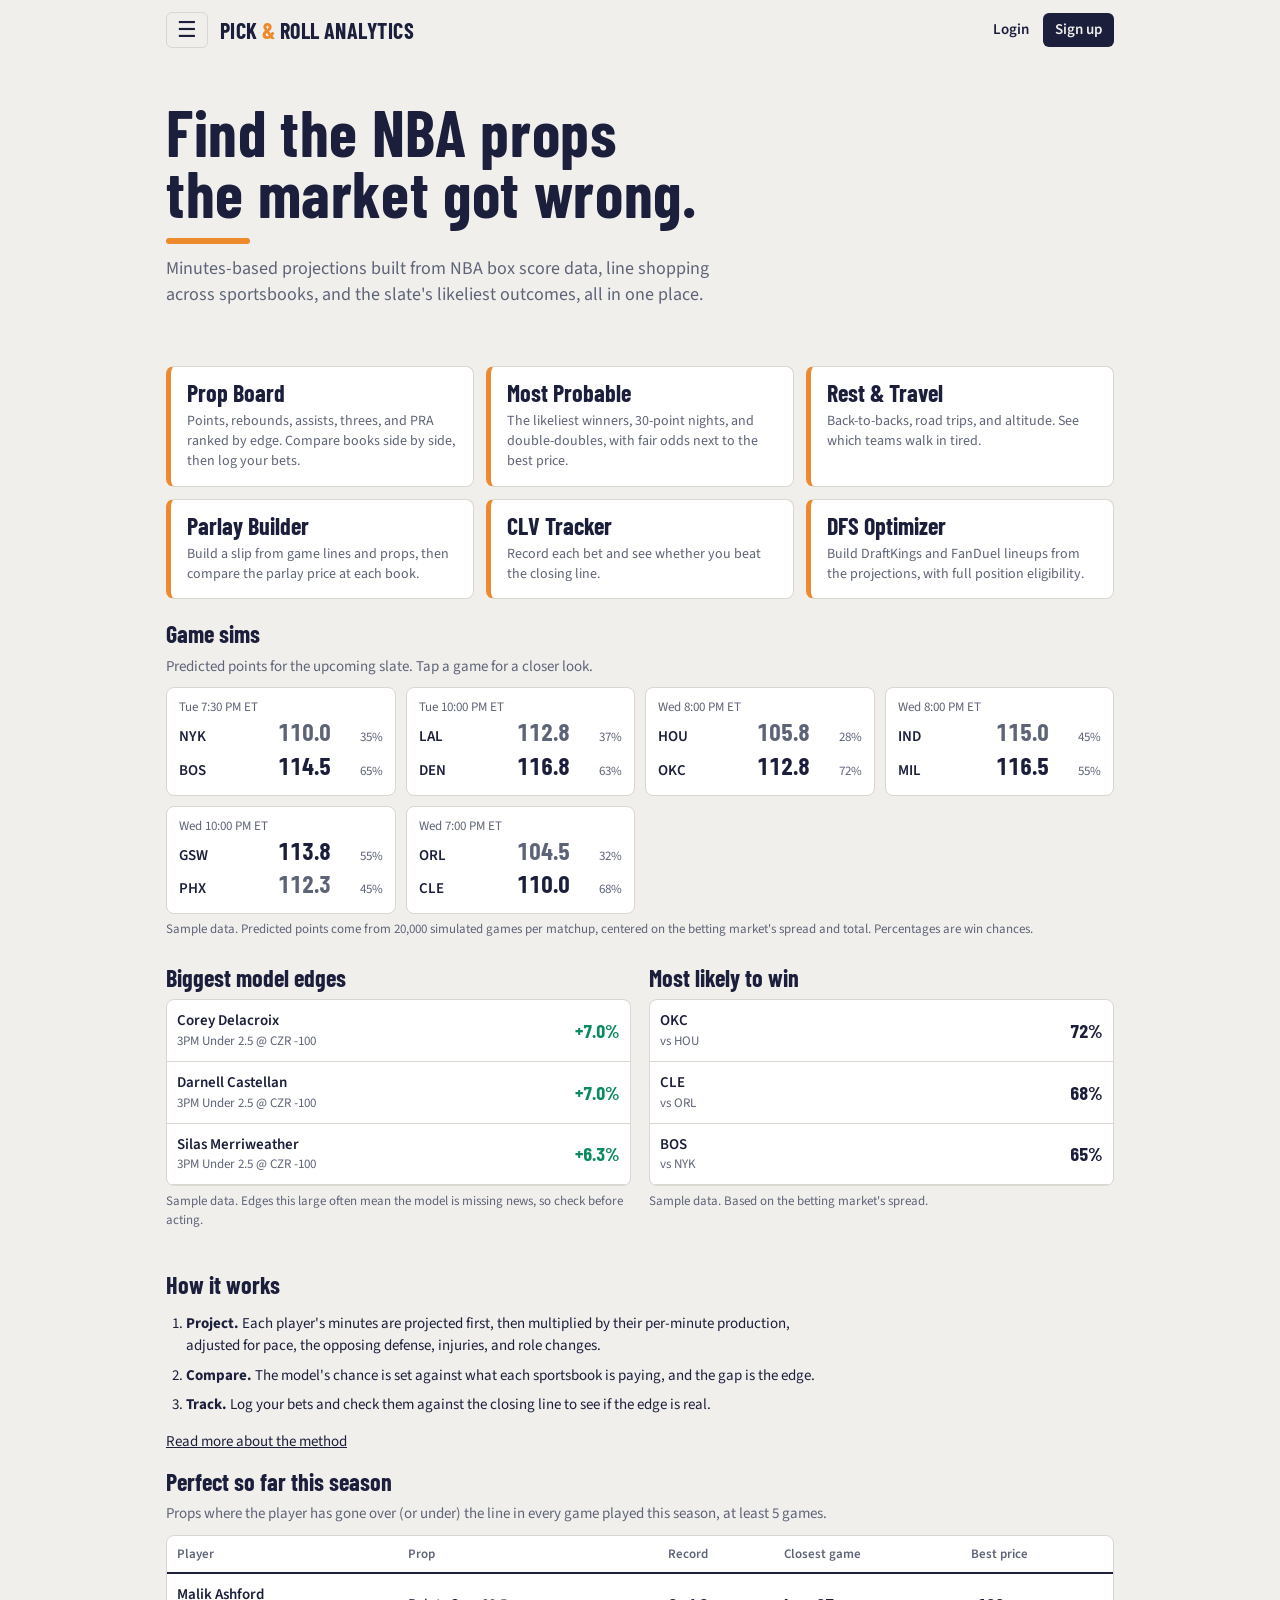
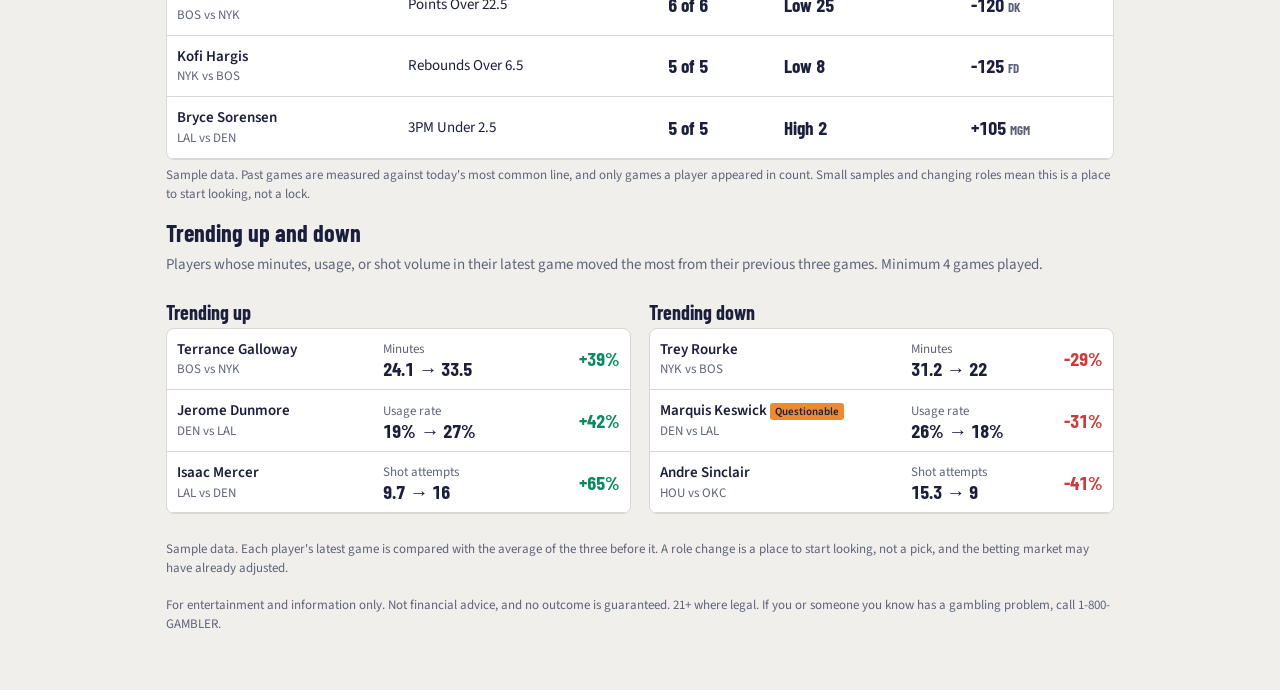
==== index.html @ 26c649bf "Add Pick & Roll Analytics NBA site Pages, shared scripts, data builder (ESPN box scores for GitHub A" ====
<!DOCTYPE html>
<html lang="en">
<head>
<meta charset="utf-8">
<meta name="viewport" content="width=device-width, initial-scale=1, viewport-fit=cover">
<title>Pick &amp; Roll Analytics | Smarter NBA prop research</title>
<link href="https://fonts.googleapis.com/css2?family=Barlow+Condensed:wght@500;700&family=Source+Sans+3:wght@400;600&display=swap" rel="stylesheet">
<link rel="stylesheet" href="styles.css">
</head>
<body>
<header class="top"><button class="menu-btn" id="menuBtn" aria-label="Open menu" aria-expanded="false" aria-controls="side">&#9776;</button><a class="brand" href="index.html">PICK <b>&amp;</b> ROLL ANALYTICS</a><div class="acct"><a href="login.html">Login</a><a class="su" href="pricing.html">Sign up</a></div></header>
<div class="scrim" id="scrim" hidden></div>
<aside class="side" id="side" aria-label="Main menu"><nav><a href="index.html" aria-current="page">Home</a><a href="prop-board.html">Prop Board</a><a href="most-probable.html">Most Probable</a><a href="parlay-builder.html">Parlay Builder</a><a href="dfs-optimizer.html">DFS Optimizer</a><a href="rest-travel.html">Rest &amp; Travel</a><a href="about.html">About</a><a href="pricing.html">Pricing</a></nav></aside>
<div class="wrap">
<section class="hero">
<h1>Find the NBA props the market got wrong.</h1>
<p class="lead">Minutes-based projections built from NBA box score data, line shopping across sportsbooks, and the slate's likeliest outcomes, all in one place.</p>
</section>
<section class="cards">
<a class="card" href="prop-board.html"><h2>Prop Board</h2><p>Points, rebounds, assists, threes, and PRA ranked by edge. Compare books side by side, then log your bets.</p></a>
<a class="card" href="most-probable.html"><h2>Most Probable</h2><p>The likeliest winners, 30-point nights, and double-doubles, with fair odds next to the best price.</p></a>
<a class="card" href="rest-travel.html"><h2>Rest &amp; Travel</h2><p>Back-to-backs, road trips, and altitude. See which teams walk in tired.</p></a>
<a class="card" href="parlay-builder.html"><h2>Parlay Builder</h2><p>Build a slip from game lines and props, then compare the parlay price at each book.</p></a>
<a class="card" href="prop-board.html"><h2>CLV Tracker</h2><p>Record each bet and see whether you beat the closing line.</p></a>
<a class="card" href="dfs-optimizer.html"><h2>DFS Optimizer</h2><p>Build DraftKings and FanDuel lineups from the projections, with full position eligibility.</p></a>
</section>
<section>
<h2 class="sec">Game sims</h2>
<p class="sub" style="margin:0 0 10px">Predicted points for the upcoming slate. Tap a game for a closer look.</p>
<div class="gg" id="gm"></div><p class="sub" id="ng" style="margin-top:6px;font-size:13px"></p>
</section>
<section class="two">
<div><h2 class="sec">Biggest model edges</h2><div class="tw"><table class="nw"><tbody id="te"></tbody></table></div><p class="sub" id="ne" style="margin-top:6px;font-size:13px"></p></div>
<div><h2 class="sec">Most likely to win</h2><div class="tw"><table class="nw"><tbody id="tt"></tbody></table></div><p class="sub" id="nt2" style="margin-top:6px;font-size:13px"></p></div>
</section>
<section>
<h2 class="sec">How it works</h2>
<ol class="steps"><li><b>Project.</b> Each player's minutes are projected first, then multiplied by their per-minute production, adjusted for pace, the opposing defense, injuries, and role changes.</li><li><b>Compare.</b> The model's chance is set against what each sportsbook is paying, and the gap is the edge.</li><li><b>Track.</b> Log your bets and check them against the closing line to see if the edge is real.</li></ol>
<p class="sub"><a href="about.html">Read more about the method</a></p>
</section>
<section>
<h2 class="sec">Perfect so far this season</h2>
<p class="sub" style="margin:0 0 10px">Props where the player has gone over (or under) the line in every game played this season, at least 5 games.</p>
<div class="tw"><table><thead><tr><th>Player</th><th>Prop</th><th>Record</th><th>Closest game</th><th>Best price</th></tr></thead><tbody id="pf"></tbody></table></div>
<p class="sub" id="np" style="margin-top:6px;font-size:13px"></p>
</section>
<section>
<h2 class="sec">Trending up and down</h2>
<p class="sub" style="margin:0 0 10px">Players whose minutes, usage, or shot volume in their latest game moved the most from their previous three games. Minimum 4 games played.</p>
<div class="two"><div><h3 class="tr3">Trending up</h3><div class="tw"><table class="nw"><tbody id="trUp"></tbody></table></div></div>
<div><h3 class="tr3">Trending down</h3><div class="tw"><table class="nw"><tbody id="trDn"></tbody></table></div></div></div>
<p class="sub" id="nTr" style="margin-top:6px;font-size:13px"></p>
</section>
<p class="sub fine">For entertainment and information only. Not financial advice, and no outcome is guaranteed. 21+ where legal. If you or someone you know has a gambling problem, call 1-800-GAMBLER.</p>
</div>
<script src="sim.js"></script>
<script>
function started(d){return !!d.kick&&Date.parse(d.kick)<=Date.now()}
function topEdges(P){return P.filter(function(d){return d.books&&d.books.length&&!started(d)}).map(function(d){var best=null,sd=wsd(d);d.books.forEach(function(b){
var x=blend(d,b,sd);if(!best||x.e>best.e)best=x});return{n:d.n,m:d.m,b:best}}).sort(function(a,c){return c.b.e-a.b.e}).slice(0,3)}
function showE(L,smp,when){document.getElementById("te").innerHTML=L.map(function(r){return'<tr><td><div class="nm">'+r.n+'</div><div class="tm">'+r.m+' '+r.b.side+' '+r.b.line+' @ '+r.b.bk+' '+fo(r.b.odds)+'</div></td><td class="num pos" style="text-align:right">+'+r.b.e.toFixed(1)+'%</td></tr>'}).join("");
document.getElementById("ne").textContent=(smp?"Sample data. ":"")+"Edges this large often mean the model is missing news, so check before acting."+(when?" Updated "+when+".":"")}
function showT(L,smp){document.getElementById("tt").innerHTML=L.map(function(r){return'<tr><td><div class="nm">'+r.t+'</div><div class="tm">'+(r.home?"vs ":"at ")+r.o+'</div></td><td class="num" style="text-align:right">'+Math.round(r.win*100)+'%</td></tr>'}).join("");
document.getElementById("nt2").textContent=(smp?"Sample data. ":"")+"Based on the betting market's spread."}
function showG(L,smp){document.getElementById("gm").innerHTML=L.map(function(g){function row(t,e,w,b){return'<div class="gr"><span class="nm">'+t+'</span><span class="num'+(b?'':' lo')+'">'+e.toFixed(1)+'</span><span class="tm">'+Math.round(w*100)+'%</span></div>'}
return'<a class="gc" href="game.html?g='+encodeURIComponent(g.id)+'"><div class="tm">'+g.when+'</div>'+row(g.away,g.exp_away,g.win_away,g.exp_away>=g.exp_home)+row(g.home,g.exp_home,g.win_home,g.exp_home>g.exp_away)+'</a>'}).join("");
document.getElementById("ng").textContent=(smp?"Sample data. ":"")+"Predicted points come from 20,000 simulated games per matchup, centered on the betting market's spread and total. Percentages are win chances."}
function showP(L,smp){document.getElementById("pf").innerHTML=L.length?L.map(function(r){var o=r.side==="Over";return'<tr><td><div class="nm">'+r.n+'</div><div class="tm">'+r.t+' vs '+r.o+'</div></td><td>'+r.m+' '+r.side+' '+r.line+'</td><td class="num">'+r.games+' of '+r.games+'</td><td class="num">'+(o?"Low ":"High ")+r.gap+'</td><td class="num">'+fo(r.odds)+' <span class="tm">'+r.bk+'</span></td></tr>'}).join(""):'<tr><td colspan="5" class="empty">No props qualify yet this season.</td></tr>';
document.getElementById("np").textContent=(smp?"Sample data. ":"")+"Past games are measured against today's most common line, and only games a player appeared in count. Small samples and changing roles mean this is a place to start looking, not a lock."}
function samplePerfect(){var a=SPL[0],b=SPL[12],c=SPL[29];return[
{n:a.n,t:a.t,o:a.o,m:"Points",side:"Over",line:Math.floor(a.proj.Points)-3.5,games:6,gap:Math.floor(a.proj.Points)-1,odds:-120,bk:"DK"},
{n:b.n,t:b.t,o:b.o,m:"Rebounds",side:"Over",line:Math.floor(b.proj.Rebounds)-1.5,games:5,gap:Math.floor(b.proj.Rebounds),odds:-125,bk:"FD"},
{n:c.n,t:c.t,o:c.o,m:"3PM",side:"Under",line:2.5,games:5,gap:2,odds:+105,bk:"MGM"}]}
function trs(i,metric,pct,b,a,inj){var p=SPL[i];return{n:p.n,t:p.t,o:p.o,metric:metric,pct:pct,before:b,after:a,change:a/b-1,inj:inj||""}}
var TU=[trs(3,"Minutes",false,24.1,33.5),trs(17,"Usage rate",true,.19,.27),trs(30,"Shot attempts",false,9.7,16)];
var TD=[trs(8,"Minutes",false,31.2,22),trs(22,"Usage rate",true,.26,.18,"Questionable"),trs(41,"Shot attempts",false,15.3,9)];
function fv(r,v){return r.pct?Math.round(v*100)+"%":(Math.round(v*10)/10)}
function trRows(L){return L.length?L.map(function(r){var c=Math.round(r.change*100);return'<tr><td><div class="nm">'+r.n+(r.inj?' <span class="tg">'+r.inj+'</span>':'')+'</div><div class="tm">'+r.t+' vs '+r.o+'</div></td><td><div class="tm">'+r.metric+'</div><div class="num">'+fv(r,r.before)+' &rarr; '+fv(r,r.after)+'</div></td><td class="num '+(c>=0?"pos":"neg")+'" style="text-align:right">'+(c>=0?"+":"")+c+'%</td></tr>'}).join(""):'<tr><td class="empty">Nothing qualifies yet.</td></tr>'}
function showTr(u,d,smp){document.getElementById("trUp").innerHTML=trRows(u);document.getElementById("trDn").innerHTML=trRows(d);
document.getElementById("nTr").textContent=(smp?"Sample data. ":"")+"Each player's latest game is compared with the average of the three before it. A role change is a place to start looking, not a pick, and the betting market may have already adjusted."}
var SG=sampleGames();
showTr(TU,TD,true);showE(topEdges(sampleBoard()),true);
var ST=[];SG.forEach(function(g){ST.push({t:g.home,o:g.away,home:true,win:g.win_home},{t:g.away,o:g.home,home:false,win:g.win_away})});ST.sort(function(a,b){return b.win-a.win});
showT(ST.slice(0,3),true);showG(SG,true);showP(samplePerfect(),true);
Promise.all([get("board.json"),get("probable.json"),get("games.json"),get("trends.json")]).then(function(a){var b=a[0],p=a[1],gj=a[2],tj=a[3];
if(tj&&((tj.up||[]).length||(tj.down||[]).length))showTr(tj.up||[],tj.down||[],false);
if(gj&&gj.games&&gj.games.length)showG(gj.games,false);if(gj&&gj.perfect)showP(gj.perfect,false);
var E=b&&b.props?topEdges(b.props):[];if(E.length)showE(E,false,b.generated?new Date(b.generated).toLocaleDateString():"");
var T=p&&p.teams?p.teams.slice().sort(function(x,y){return y.win-x.win}).slice(0,3):[];if(T.length)showT(T,false)});
</script>
<script src="config.js"></script><script src="auth.js"></script><script src="menu.js"></script>
</body>
</html>
---- styles.css ----
/* Layout: same shell as Off Tackle Analytics (slide-out menu, single-page routes), hardwood orange accent for the NBA sibling */
:root{--bg:#F1EFEC;--card:#fff;--ink:#1B1F3B;--mute:#5E6478;--line:#DAD6D0;--pos:#0B8A5F;--neg:#C93C3C;--flag:#EE8A2E;--onflag:#1B1F3B;
--display:"Barlow Condensed","Arial Narrow",sans-serif;--body:"Source Sans 3",system-ui,sans-serif;
box-sizing:border-box;padding-top:env(safe-area-inset-top,0px);padding-bottom:env(safe-area-inset-bottom,0px)}
[hidden]{display:none!important}
img{max-width:100%}
@media (prefers-color-scheme:dark){:root:not([data-theme="light"]){--bg:#13151F;--card:#1D2030;--ink:#ECEEF5;--mute:#A0A6BA;--line:#33374B;--pos:#35C58D;--neg:#F07777;--flag:#F39A45;--onflag:#1B1F3B;color-scheme:dark}}
:root[data-theme="dark"]{--bg:#13151F;--card:#1D2030;--ink:#ECEEF5;--mute:#A0A6BA;--line:#33374B;--pos:#35C58D;--neg:#F07777;--flag:#F39A45;--onflag:#1B1F3B;color-scheme:dark}
*{box-sizing:border-box}
body{margin:0;background:var(--bg);color:var(--ink);font:400 15px/1.45 var(--body)}
a{color:var(--ink)}
.wrap{max-width:980px;margin:0 auto;padding-block:20px 40px;padding-left:max(16px,env(safe-area-inset-left,0px));padding-right:max(16px,env(safe-area-inset-right,0px))}
h1{font:700 34px/1 var(--display);margin:0 0 4px;letter-spacing:.01em;text-wrap:balance}
.sub{color:var(--mute);margin:0 0 16px}
.note{border-left:4px solid var(--flag);background:var(--card);padding:8px 12px;margin:0 0 16px;font-size:14px}
.ctl{display:flex;flex-wrap:wrap;gap:10px 18px;align-items:center;margin-bottom:12px}
.ctl label{font-size:14px;color:var(--mute);display:flex;gap:8px;align-items:center;flex-wrap:wrap}
select,input[type=range]{font:inherit;color:var(--ink)}
input[type=file]{max-width:100%;color:var(--mute)}
select{background:var(--card);border:1px solid var(--line);border-radius:6px;padding:6px 8px}
.tw{overflow-x:auto;background:var(--card);border:1px solid var(--line);border-radius:8px}
table{border-collapse:collapse;width:100%;min-width:680px;font-variant-numeric:tabular-nums}
th{font:600 13px var(--body);color:var(--mute);text-align:left;padding:9px 10px;border-bottom:2px solid var(--ink);white-space:nowrap}
td{padding:10px;border-bottom:1px solid var(--line);white-space:nowrap}
tr.r{cursor:pointer}
tr.r:hover td,tr.r:focus td{background:color-mix(in srgb,var(--flag) 14%,transparent)}
tr.r:focus{outline:2px solid var(--ink);outline-offset:-2px}
.nm{font-weight:600}.tm{color:var(--mute);font-size:13px}
.num{font:700 19px/1 var(--display);font-variant-numeric:tabular-nums}
.ov{color:var(--pos)}.un{color:var(--neg)}
.eb{display:flex;align-items:center;gap:8px}
.eb i{display:block;height:8px;background:var(--flag);border-radius:2px}
.dt td{background:var(--bg);white-space:normal}
.dt svg{width:100%;max-width:420px;height:auto;display:block}
.dt p{margin:6px 0 0;color:var(--mute);font-size:14px}
.tabs{display:flex;gap:6px;margin-bottom:14px}.tabs button{font:600 15px var(--body);background:var(--card);color:var(--ink);border:1px solid var(--line);border-radius:6px;padding:7px 14px;cursor:pointer}.tabs button[aria-selected=true]{background:var(--ink);color:var(--bg);border-color:var(--ink)}
.sum{display:flex;flex-wrap:wrap;gap:8px 28px;margin-bottom:12px}.sum div{font-size:13px;color:var(--mute)}.sum .num{display:block;font-size:28px;color:var(--ink)}
.bk{min-width:0;max-width:440px;margin-top:10px;background:var(--card)}.bk th,.bk td{padding:6px 8px;font-size:14px}.bk tr.best td{background:color-mix(in srgb,var(--flag) 24%,transparent)}.pos{color:var(--pos)}.neg{color:var(--neg)}
.tg{font-size:11px;font-weight:600;background:var(--flag);color:var(--onflag);border-radius:3px;padding:1px 5px;vertical-align:middle}
.seg{display:flex;flex-wrap:wrap;gap:6px;margin-bottom:10px}.seg button{font:600 14px var(--body);background:var(--card);color:var(--ink);border:1px solid var(--line);border-radius:6px;padding:6px 12px;cursor:pointer}.seg button[aria-pressed=true]{background:var(--ink);color:var(--bg);border-color:var(--ink)}.nw{min-width:0}
button:focus-visible,a:focus-visible,select:focus-visible,input:focus-visible{outline:3px solid var(--flag);outline-offset:2px}
.empty{padding:24px;text-align:center;color:var(--mute)}
.brand{font:700 22px/1 var(--display);color:var(--ink);text-decoration:none;letter-spacing:.02em}
.prose{max-width:680px}.prose h2{font:700 24px/1.1 var(--display);margin:24px 0 6px}
.tg.up{background:var(--pos);color:#fff}.tg.dn{background:var(--neg);color:#fff}
.lg{font:600 12px var(--body);background:var(--ink);color:var(--bg);border:0;border-radius:4px;padding:3px 8px;cursor:pointer}.lg:disabled{opacity:.6}
.ci{width:70px;font:inherit;background:var(--card);color:var(--ink);border:1px solid var(--line);border-radius:4px;padding:3px 5px}
.sum .num.pos{color:var(--pos)}.sum .num.neg{color:var(--neg)}
.hero{padding:34px 0 18px;max-width:720px}.hero h1{font-size:clamp(40px,8vw,64px);line-height:.95;margin:0 0 12px}
.hero h1::after{content:"";display:block;width:84px;height:6px;background:var(--flag);margin-top:14px;border-radius:3px}
.lead{font-size:18px;color:var(--mute);margin:0 0 18px;max-width:62ch}.cta{display:flex;flex-wrap:wrap;gap:10px}
.btn{display:inline-block;background:var(--ink);color:var(--bg);text-decoration:none;font-weight:600;padding:10px 18px;border-radius:6px;border:2px solid var(--ink)}
.btn.alt{background:transparent;color:var(--ink)}.btn:hover{outline:3px solid var(--flag);outline-offset:2px}
.cards{display:grid;grid-template-columns:repeat(3,1fr);gap:12px;margin:22px 0}
@media (max-width:640px){.cards{grid-template-columns:1fr}}
.card{display:block;background:var(--card);border:1px solid var(--line);border-left:5px solid var(--flag);border-radius:8px;padding:14px 16px;text-decoration:none;color:var(--ink)}
.card:hover{outline:2px solid var(--ink)}.card h2{font:700 24px/1 var(--display);margin:0 0 6px}.card p{margin:0;color:var(--mute);font-size:14px}
.two{display:grid;grid-template-columns:repeat(auto-fit,minmax(280px,1fr));gap:18px;margin:26px 0}.two>div{min-width:0}
.sec{font:700 24px/1.1 var(--display);margin:0 0 8px}
.steps{padding-left:20px;max-width:680px}.steps li{margin-bottom:8px}
.gg{display:grid;grid-template-columns:repeat(auto-fill,minmax(200px,1fr));gap:10px}
.gc{display:block;background:var(--card);border:1px solid var(--line);border-radius:8px;padding:10px 12px;text-decoration:none;color:var(--ink)}
.gc:hover{outline:2px solid var(--ink)}.gr{display:grid;grid-template-columns:1fr auto 44px;gap:8px;align-items:baseline;padding:3px 0}
.gr .num{font-size:24px}.gr .num.lo,.gr .nm.lo{color:var(--mute)}.gr .tm{text-align:right}
.gs{display:flex;align-items:center;gap:22px;margin:10px 0 18px}.gs .big{font:700 56px/1 var(--display)}.vs{color:var(--mute)}
.cc{background:var(--card);border:1px solid var(--line);border-radius:8px;padding:14px 16px;margin-bottom:12px}
.ch{display:flex;justify-content:space-between;gap:10px;align-items:flex-start;flex-wrap:wrap}.cc h3{font:700 28px/1 var(--display);margin:0 0 3px}
.sv{font-weight:600;font-size:13px;padding:3px 9px;border-radius:999px;border:1px solid var(--line);white-space:nowrap}
.sv.s3{background:var(--neg);color:#fff;border-color:var(--neg)}.sv.s2{background:var(--flag);color:var(--onflag);border-color:var(--flag)}.sv.s1{border-color:var(--flag)}
.chips{display:flex;gap:6px;flex-wrap:wrap;margin:8px 0}.chip{font-size:12px;font-weight:600;color:var(--mute);border:1px solid var(--line);border-radius:4px;padding:1px 7px}
.chip.hot{color:var(--onflag);background:var(--flag);border-color:var(--flag)}
.wx{display:flex;flex-wrap:wrap;gap:6px 28px;margin:8px 0}.wx div{font-size:13px;color:var(--mute)}.wx .num{display:block;font-size:26px;color:var(--ink)}
.hl{padding-left:18px;margin:6px 0;font-size:14px;color:var(--mute)}.hl b{color:var(--ink)}
.tr3{font:700 20px/1 var(--display);margin:0 0 6px}.tw td .num.pos{color:var(--pos)}.tw td .num.neg{color:var(--neg)}
button.btn{cursor:pointer;font:inherit;font-weight:600}.lg.on{background:var(--flag);color:var(--onflag)}
.cc table{width:100%;min-width:0;margin-top:6px}
.top{display:flex;align-items:center;gap:12px;max-width:980px;margin:0 auto;padding-block:12px 0;padding-left:max(16px,env(safe-area-inset-left,0px));padding-right:max(16px,env(safe-area-inset-right,0px))}.top .brand{flex:1;min-width:0}
.brand b{color:var(--flag);font-weight:700}
.menu-btn{font:inherit;font-size:22px;line-height:1;background:transparent;color:var(--ink);border:1px solid var(--line);border-radius:6px;padding:6px 10px;cursor:pointer}
.acct{display:flex;gap:14px;align-items:center;white-space:nowrap}.acct a{color:var(--ink);text-decoration:none;font-weight:600}
.acct a.su{background:var(--ink);color:var(--bg);padding:6px 12px;border-radius:6px}
.side{position:fixed;top:0;left:0;bottom:0;width:min(280px,82vw);background:var(--card);border-right:1px solid var(--line);z-index:30;transform:translateX(-100%);visibility:hidden;transition:transform .2s,visibility 0s .2s;padding:calc(env(safe-area-inset-top,0px) + 70px) 12px calc(env(safe-area-inset-bottom,0px) + 20px) max(12px,env(safe-area-inset-left,0px));overflow-y:auto}
.menu-open .side{transform:none;visibility:visible;transition:transform .2s}
.side nav a{display:block;color:var(--ink);text-decoration:none;font-weight:600;padding:11px 12px;border-radius:6px;border-left:4px solid transparent}
.side nav a:hover,.side nav a:focus{background:var(--bg);outline:none}.side nav a[aria-current=page]{border-left-color:var(--flag);background:var(--bg)}
.scrim{position:fixed;inset:0;background:rgba(0,0,0,.4);z-index:20}
.menu-open .menu-btn{position:relative;z-index:40}
.af{display:grid;gap:12px;max-width:360px;margin:14px 0}.af label{display:grid;gap:4px;font-size:14px;color:var(--mute)}
.af input{font:inherit;color:var(--ink);background:var(--card);border:1px solid var(--line);border-radius:6px;padding:9px 10px}
@media (prefers-reduced-motion:reduce){.side,.menu-open .side{transition:none}}
@media (max-width:430px){.top .brand{font-size:17px}.acct{gap:8px}.acct a{font-size:14px}.acct a.su{padding:5px 9px}.gs .big{font-size:44px}}
.wrap.wide{max-width:1180px}.pbwrap{display:grid;grid-template-columns:1fr;gap:16px}.pbwrap>*{min-width:0}
@media (min-width:900px){.pbwrap{grid-template-columns:1fr 400px}.slipbox{position:sticky;top:calc(env(safe-area-inset-top,0px) + 12px);align-self:start}.fab{display:none}}
.slipbox{background:var(--card);border:1px solid var(--line);border-radius:8px;padding:12px 14px}
.lrow{display:grid;grid-template-columns:1fr 1fr;gap:8px;margin-bottom:6px}
.leg{display:flex;justify-content:space-between;gap:8px;width:100%;text-align:left;background:var(--card);border:1px solid var(--line);border-radius:6px;padding:9px 10px;color:var(--ink);font:inherit;cursor:pointer}
.leg .num{font-size:19px}.leg.on{border-color:var(--ink);background:var(--flag);color:var(--onflag)}.leg:disabled{opacity:.4;cursor:not-allowed}
.sl{display:flex;justify-content:space-between;align-items:center;gap:8px;padding:6px 0;border-bottom:1px solid var(--line)}
.dim td{opacity:.6}.bestrow td{background:color-mix(in srgb,var(--flag) 22%,transparent)}
a.lg{text-decoration:none;display:inline-block}.fab{position:fixed;right:calc(14px + env(safe-area-inset-right,0px));bottom:calc(14px + env(safe-area-inset-bottom,0px));z-index:15;box-shadow:0 2px 8px rgba(0,0,0,.3)}
details{margin-top:4px}
.ex{background:var(--card);border:1px solid var(--line);border-left:5px solid var(--flag);border-radius:8px;padding:12px 16px;margin:16px 0}.ex ul{padding-left:18px;margin:6px 0 10px}.prose p,.prose li{line-height:1.55}
.fine{margin-top:18px;font-size:13px}
.plans{display:grid;grid-template-columns:repeat(auto-fit,minmax(250px,1fr));gap:14px;margin:6px 0 18px}
.plan{background:var(--card);border:1px solid var(--line);border-radius:10px;padding:18px;display:flex;flex-direction:column}
.plan.pro{border:2px solid var(--flag)}
.plan h2{font:700 24px/1 var(--display);margin:0 0 6px}
.plan .pr{font:700 34px/1 var(--display);margin:6px 0 2px}
.plan .pr small{font:400 14px var(--body);color:var(--mute)}
.plan ul{padding-left:18px;margin:12px 0 16px;flex:1}.plan li{margin:4px 0}
.plan .btn{text-align:center;text-decoration:none;display:block}
.plan .btn[aria-disabled=true]{opacity:.55;pointer-events:none}
.ptg{display:inline-flex;border:1px solid var(--line);border-radius:8px;overflow:hidden;margin-bottom:12px}
.ptg button{font:inherit;background:var(--card);color:var(--ink);border:0;padding:7px 16px;cursor:pointer}
.ptg button[aria-pressed=true]{background:var(--ink);color:var(--bg)}
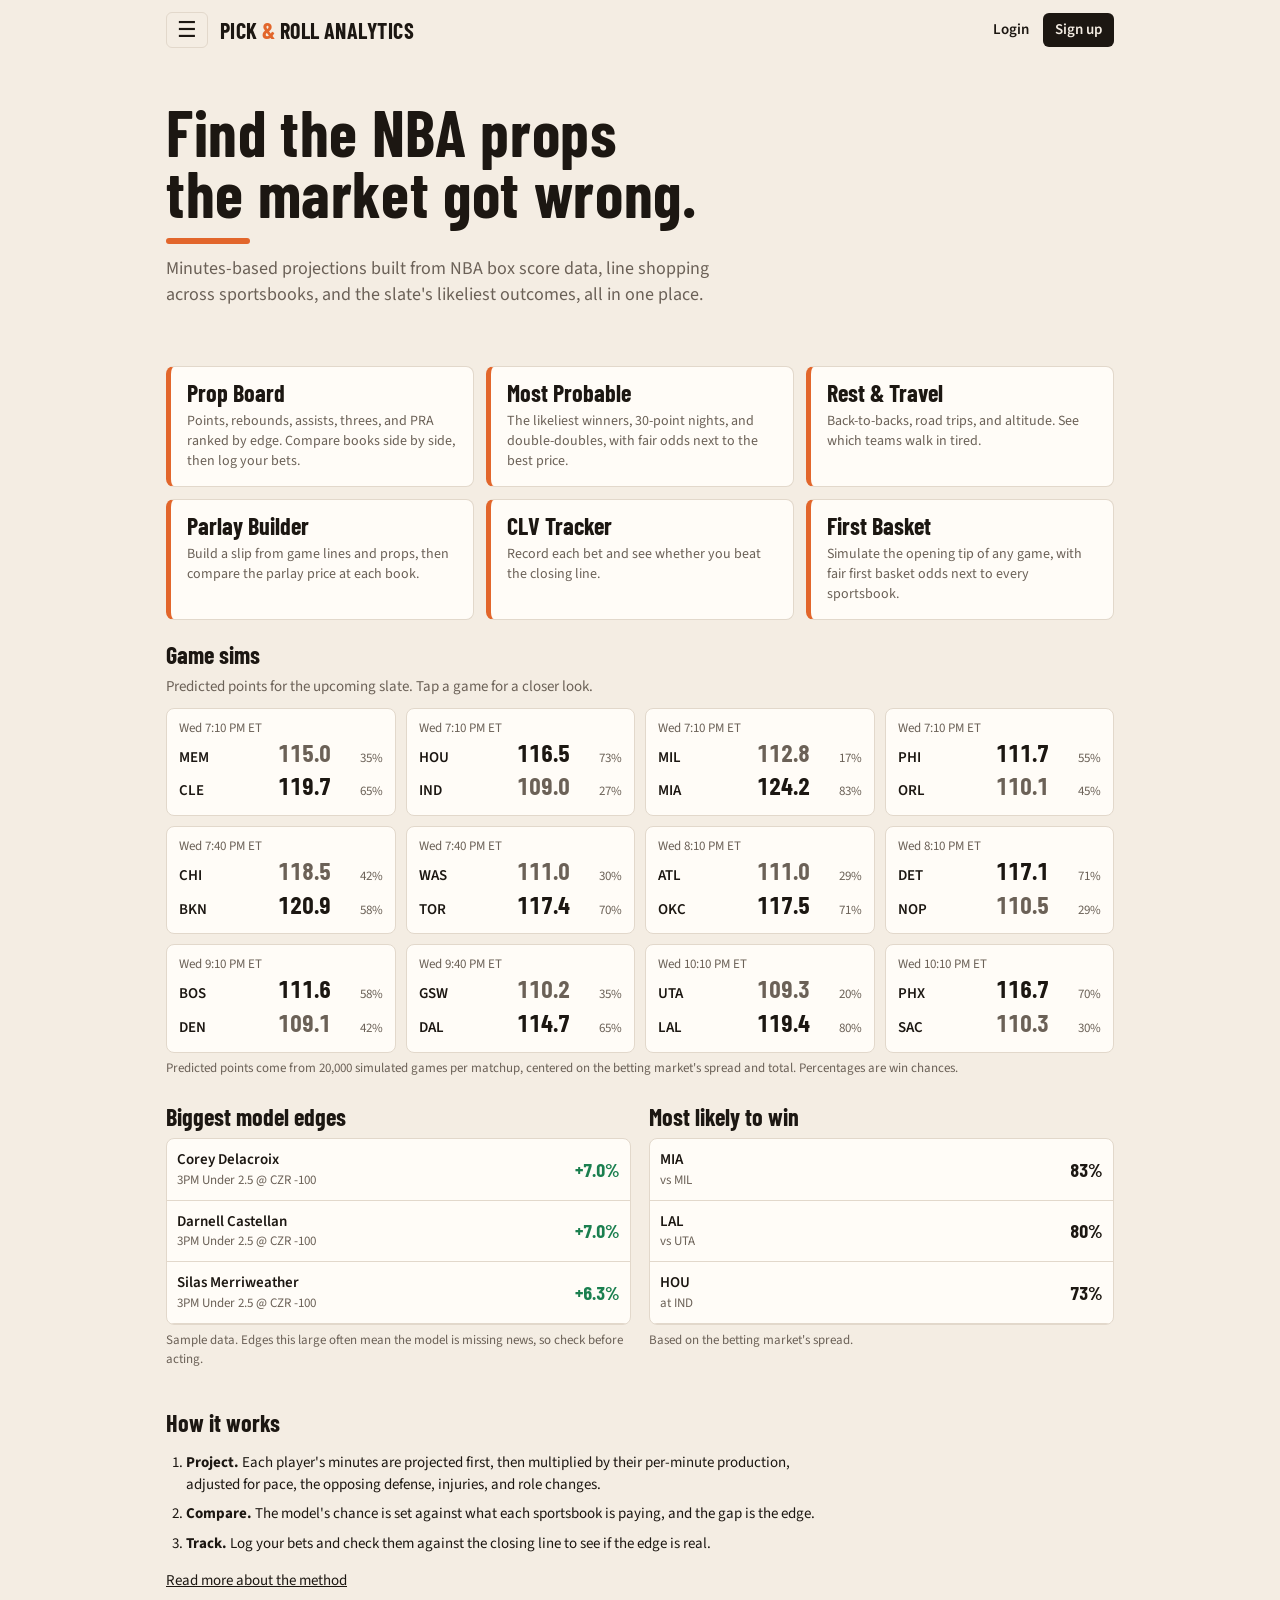
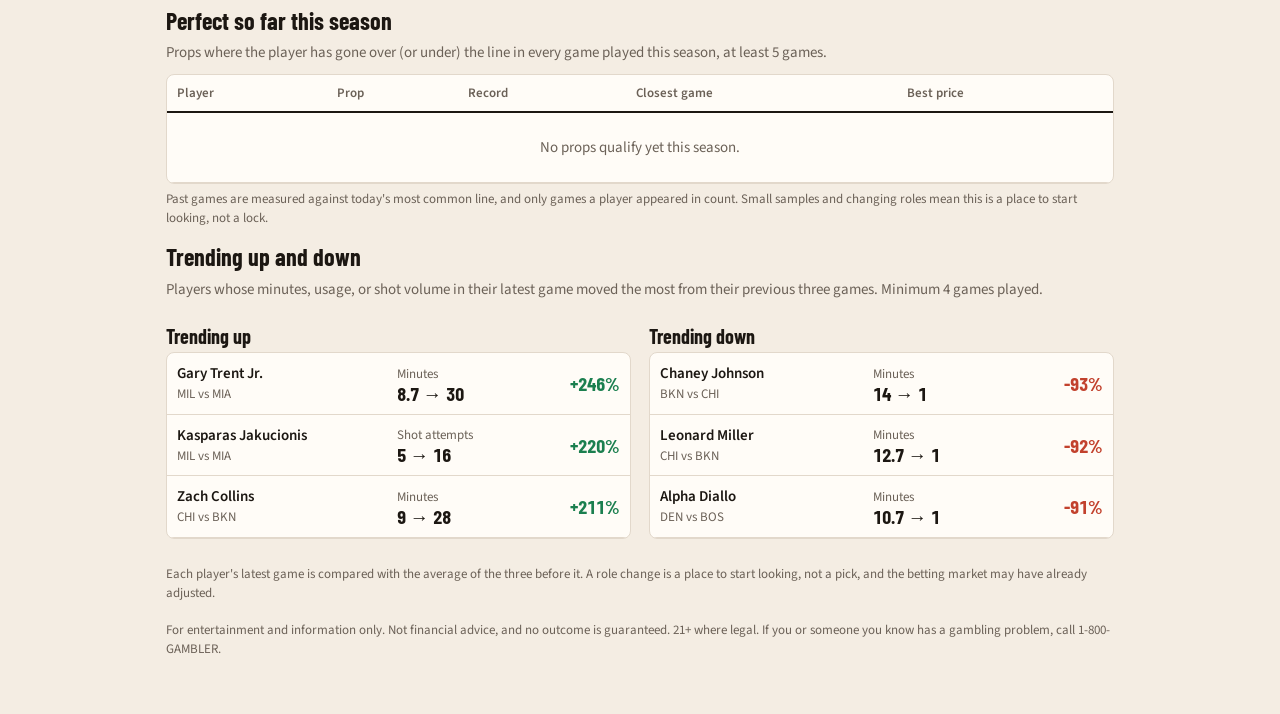
==== commit 343b5ca7: "Replace the DFS Optimizer with a First Basket Simulator first-basket.html simulates the opening poss" ====
--- a/index.html
+++ b/index.html
@@ -10,7 +10,7 @@
 <body>
 <header class="top"><button class="menu-btn" id="menuBtn" aria-label="Open menu" aria-expanded="false" aria-controls="side">&#9776;</button><a class="brand" href="index.html">PICK <b>&amp;</b> ROLL ANALYTICS</a><div class="acct"><a href="login.html">Login</a><a class="su" href="pricing.html">Sign up</a></div></header>
 <div class="scrim" id="scrim" hidden></div>
-<aside class="side" id="side" aria-label="Main menu"><nav><a href="index.html" aria-current="page">Home</a><a href="prop-board.html">Prop Board</a><a href="most-probable.html">Most Probable</a><a href="parlay-builder.html">Parlay Builder</a><a href="dfs-optimizer.html">DFS Optimizer</a><a href="rest-travel.html">Rest &amp; Travel</a><a href="about.html">About</a><a href="pricing.html">Pricing</a></nav></aside>
+<aside class="side" id="side" aria-label="Main menu"><nav><a href="index.html" aria-current="page">Home</a><a href="prop-board.html">Prop Board</a><a href="most-probable.html">Most Probable</a><a href="parlay-builder.html">Parlay Builder</a><a href="first-basket.html">First Basket</a><a href="rest-travel.html">Rest &amp; Travel</a><a href="about.html">About</a><a href="pricing.html">Pricing</a></nav></aside>
 <div class="wrap">
 <section class="hero">
 <h1>Find the NBA props the market got wrong.</h1>
@@ -22,7 +22,7 @@
 <a class="card" href="rest-travel.html"><h2>Rest &amp; Travel</h2><p>Back-to-backs, road trips, and altitude. See which teams walk in tired.</p></a>
 <a class="card" href="parlay-builder.html"><h2>Parlay Builder</h2><p>Build a slip from game lines and props, then compare the parlay price at each book.</p></a>
 <a class="card" href="prop-board.html"><h2>CLV Tracker</h2><p>Record each bet and see whether you beat the closing line.</p></a>
-<a class="card" href="dfs-optimizer.html"><h2>DFS Optimizer</h2><p>Build DraftKings and FanDuel lineups from the projections, with full position eligibility.</p></a>
+<a class="card" href="first-basket.html"><h2>First Basket</h2><p>Simulate the opening tip of any game, with fair first basket odds next to every sportsbook.</p></a>
 </section>
 <section>
 <h2 class="sec">Game sims</h2>
--- a/styles.css
+++ b/styles.css
@@ -1,11 +1,11 @@
-/* Layout: same shell as Off Tackle Analytics (slide-out menu, single-page routes), hardwood orange accent for the NBA sibling */
-:root{--bg:#F1EFEC;--card:#fff;--ink:#1B1F3B;--mute:#5E6478;--line:#DAD6D0;--pos:#0B8A5F;--neg:#C93C3C;--flag:#EE8A2E;--onflag:#1B1F3B;
+/* Layout: same shell as Off Tackle Analytics. Hardwood palette: warm maple, near-black ink, basketball orange. */
+:root{--bg:#F4EDE3;--card:#FFFCF7;--ink:#1C1712;--mute:#6B6157;--line:#E2D8CB;--pos:#1B7F4F;--neg:#C2412D;--flag:#E2662B;--onflag:#1C1712;
 --display:"Barlow Condensed","Arial Narrow",sans-serif;--body:"Source Sans 3",system-ui,sans-serif;
 box-sizing:border-box;padding-top:env(safe-area-inset-top,0px);padding-bottom:env(safe-area-inset-bottom,0px)}
 [hidden]{display:none!important}
 img{max-width:100%}
-@media (prefers-color-scheme:dark){:root:not([data-theme="light"]){--bg:#13151F;--card:#1D2030;--ink:#ECEEF5;--mute:#A0A6BA;--line:#33374B;--pos:#35C58D;--neg:#F07777;--flag:#F39A45;--onflag:#1B1F3B;color-scheme:dark}}
-:root[data-theme="dark"]{--bg:#13151F;--card:#1D2030;--ink:#ECEEF5;--mute:#A0A6BA;--line:#33374B;--pos:#35C58D;--neg:#F07777;--flag:#F39A45;--onflag:#1B1F3B;color-scheme:dark}
+@media (prefers-color-scheme:dark){:root:not([data-theme="light"]){--bg:#15110D;--card:#211B15;--ink:#F3ECE3;--mute:#B3A796;--line:#3A3027;--pos:#4CC38A;--neg:#F0806B;--flag:#F07A3E;--onflag:#15110D;color-scheme:dark}}
+:root[data-theme="dark"]{--bg:#15110D;--card:#211B15;--ink:#F3ECE3;--mute:#B3A796;--line:#3A3027;--pos:#4CC38A;--neg:#F0806B;--flag:#F07A3E;--onflag:#15110D;color-scheme:dark}
 *{box-sizing:border-box}
 body{margin:0;background:var(--bg);color:var(--ink);font:400 15px/1.45 var(--body)}
 a{color:var(--ink)}
@@ -114,3 +114,34 @@
 .ptg button{font:inherit;background:var(--card);color:var(--ink);border:0;padding:7px 16px;cursor:pointer}
 .ptg button[aria-pressed=true]{background:var(--ink);color:var(--bg)}
 
+/* play-by-play sim (pbp.js) */
+:root{--away:#E2662B;--home:#2F6F9F;--awaybg:rgba(226,102,43,.13);--homebg:rgba(47,111,159,.13)}
+@media (prefers-color-scheme:dark){:root:not([data-theme="light"]){--away:#F07A3E;--home:#6FA8D6;--awaybg:rgba(240,122,62,.16);--homebg:rgba(111,168,214,.16)}}
+:root[data-theme="dark"]{--away:#F07A3E;--home:#6FA8D6;--awaybg:rgba(240,122,62,.16);--homebg:rgba(111,168,214,.16)}
+.ps-board{display:grid;grid-template-columns:1fr auto 1fr;gap:12px;align-items:center;background:var(--card);border:1px solid var(--line);border-radius:10px;padding:14px 16px;margin:12px 0 8px}
+.ps-tm{min-width:0}.ps-ab{font:700 14px var(--display);letter-spacing:.06em;color:var(--mute)}
+.ps-sc{font:700 clamp(44px,11vw,68px)/1 var(--display);font-variant-numeric:tabular-nums}
+.ps-tm.ps-a .ps-sc{color:var(--away)}.ps-tm.ps-h .ps-sc{color:var(--home)}.ps-tm.ps-h{text-align:right}
+.ps-mid{text-align:center;color:var(--mute);font-size:14px}.ps-st{font:700 20px var(--display);color:var(--ink)}
+.ps-ls{overflow-x:auto;margin:0 0 8px}.ps-ls table{width:auto;min-width:240px}
+.ps-ls th,.ps-ls td{text-align:right;padding:6px 8px}.ps-ls th:first-child,.ps-ls td:first-child{text-align:left}
+.ps-ctl{display:flex;flex-wrap:wrap;gap:8px 10px;align-items:center;margin:6px 0}
+.ps-ctl select{font:600 14px var(--body)}
+.ps-flow{background:var(--card);border:1px solid var(--line);border-radius:8px;padding:8px 8px 2px}
+.ps-flow svg{display:block;width:100%;height:auto}
+.ps-key{display:flex;gap:16px;flex-wrap:wrap;font-size:13px;color:var(--mute);margin:6px 4px}
+.ps-key i{display:inline-block;width:12px;height:12px;border-radius:2px;margin-right:6px;vertical-align:-1px}
+.ps-pbp{background:var(--card);border:1px solid var(--line);border-radius:8px;max-height:460px;overflow-y:auto}
+.ps-pl{display:grid;grid-template-columns:48px 40px 1fr 60px;gap:8px;padding:7px 12px;border-bottom:1px solid var(--line);align-items:baseline;font-size:14px}
+.ps-ck{color:var(--mute);font-variant-numeric:tabular-nums;font-size:13px}
+.ps-t{font:700 13px var(--display);letter-spacing:.05em}.ps-a .ps-t{color:var(--away)}.ps-h .ps-t{color:var(--home)}
+.ps-x{min-width:0}.ps-s{text-align:right;font-variant-numeric:tabular-nums;color:var(--mute);font-size:13px}
+.ps-scr .ps-x{font-weight:600}.ps-scr .ps-s{color:var(--ink);font-weight:600}
+.ps-scr.ps-a{background:var(--awaybg)}.ps-scr.ps-h{background:var(--homebg)}
+.ps-q{display:block;font:700 15px var(--display);letter-spacing:.06em;color:var(--mute);background:var(--bg)}
+.ps-box{min-width:600px}.ps-box th,.ps-box td{text-align:right;padding:7px 8px}.ps-box th:first-child,.ps-box td:first-child{text-align:left}
+.ps-box td.nm{font-weight:600}.ps-box td.ps-hi{color:var(--flag);font-weight:700}.ps-box tr.ps-tot td{font-weight:700;border-top:2px solid var(--ink)}
+.ps-chk{display:grid;grid-template-columns:repeat(auto-fit,minmax(150px,1fr));gap:10px;margin:6px 0}
+.ps-chk div{background:var(--card);border:1px solid var(--line);border-radius:8px;padding:10px 12px;font-size:13px;color:var(--mute)}
+.ps-chk .num{display:block;font-size:24px;color:var(--ink)}
+@media (max-width:520px){.ps-pl{grid-template-columns:44px 34px 1fr}.ps-s{grid-column:3;text-align:left}}
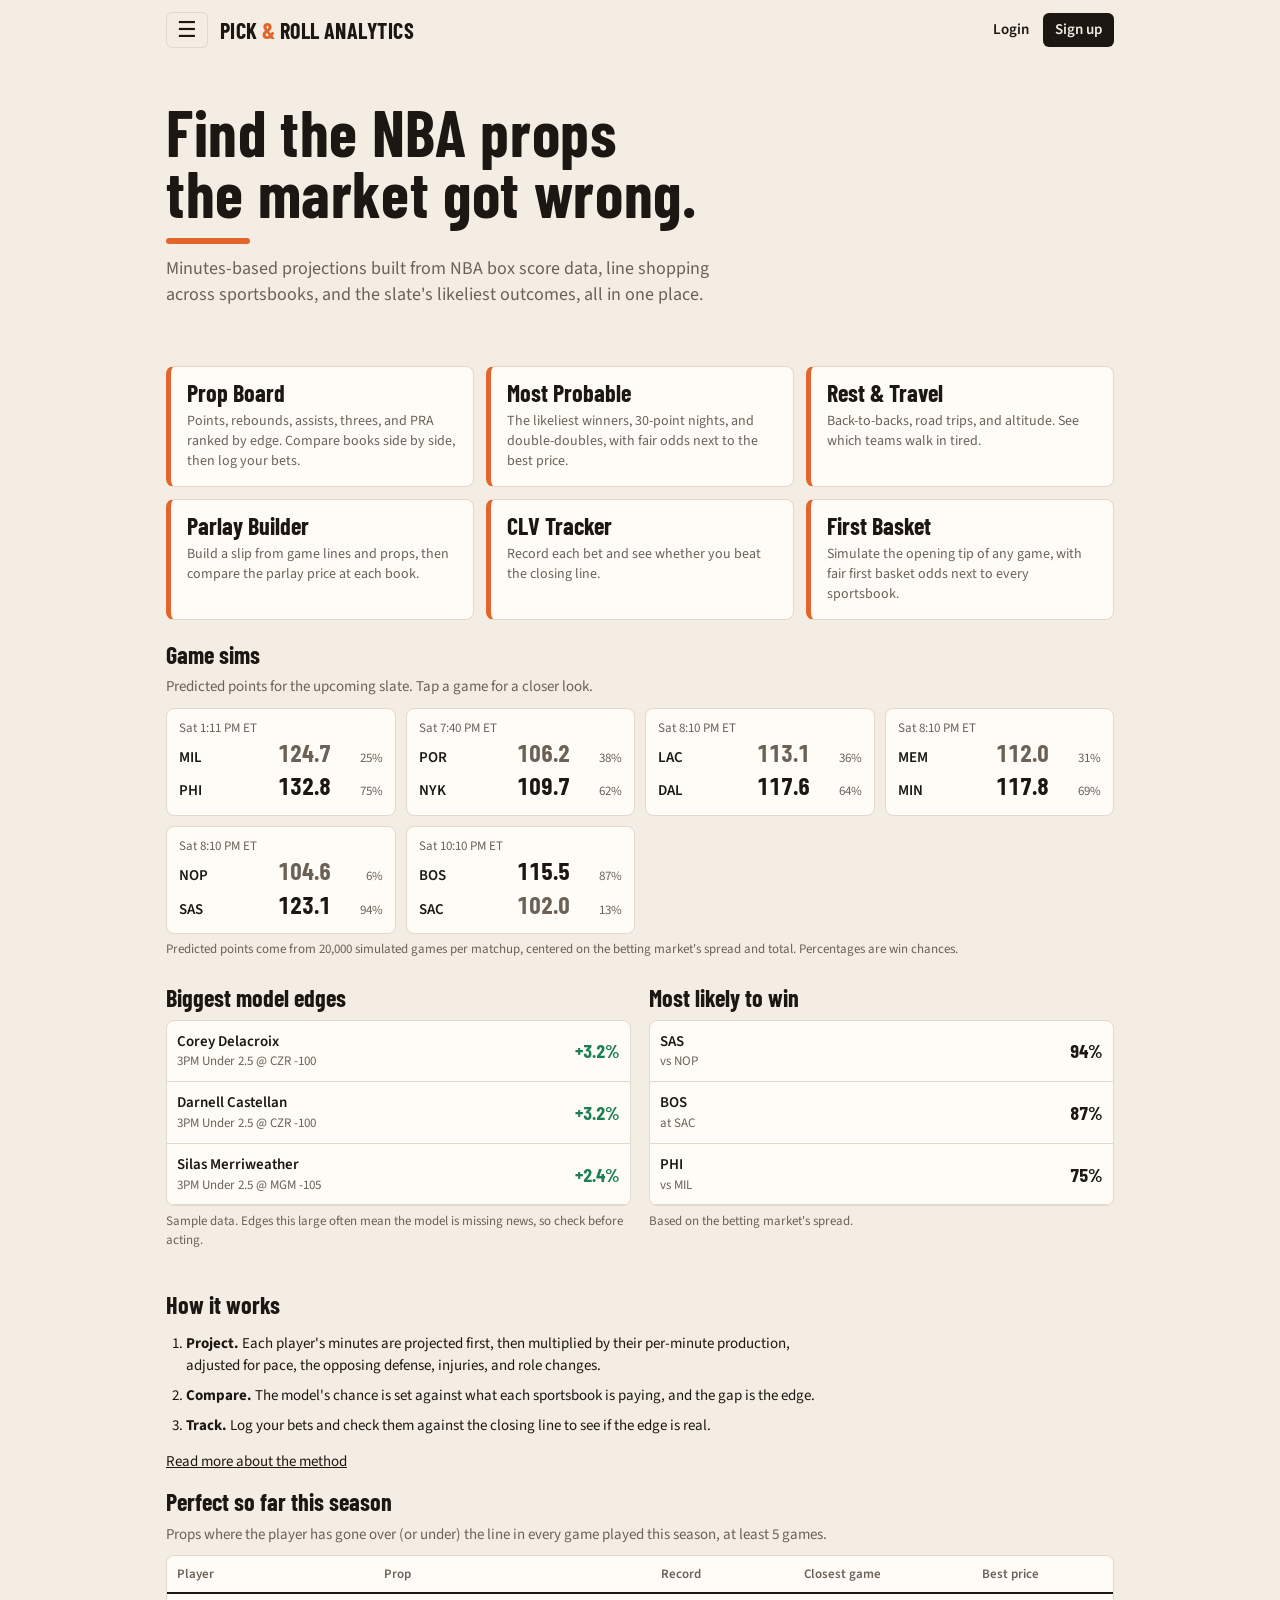
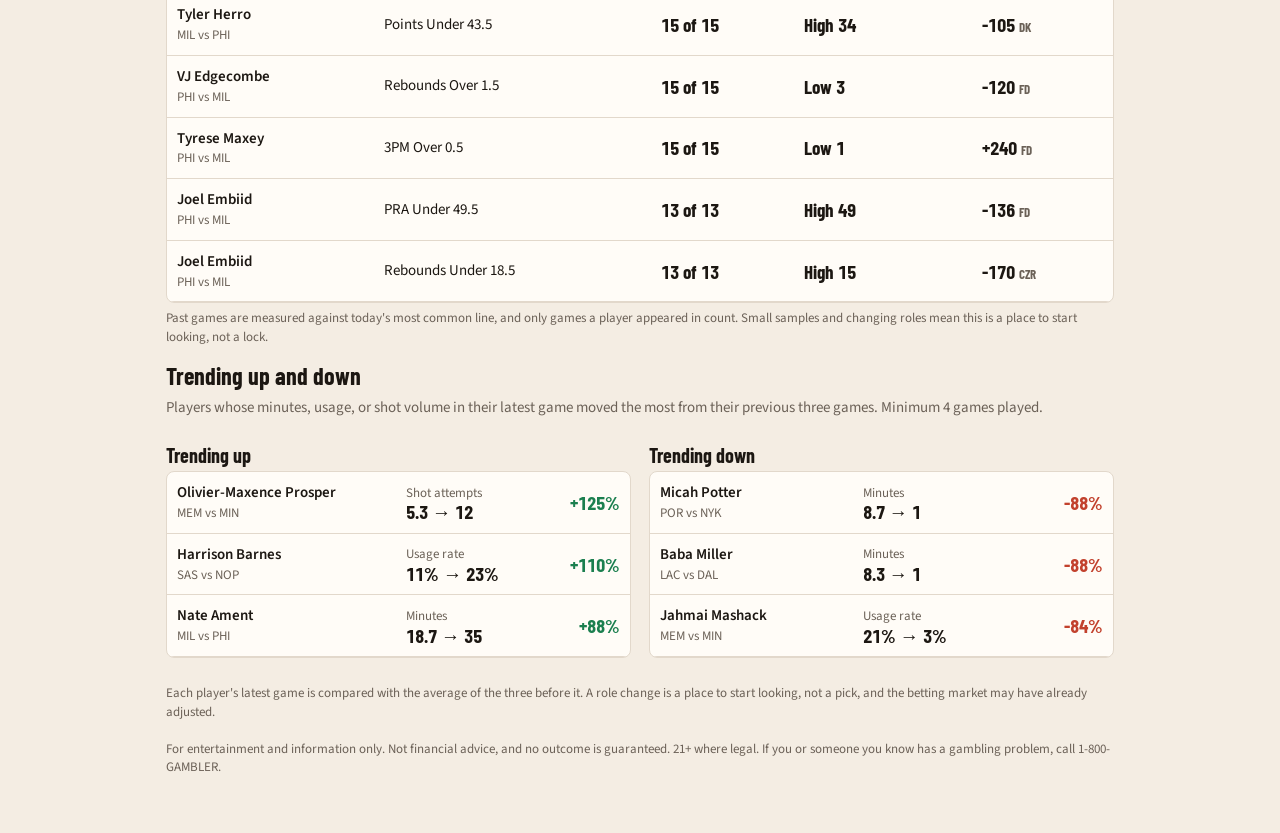
==== commit 0e2ab103: "Grade every prop and fit the edge settings to the results The edge math used guessed settings: a 40%" ====
--- a/index.html
+++ b/index.html
@@ -85,7 +85,7 @@
 Promise.all([get("board.json"),get("probable.json"),get("games.json"),get("trends.json")]).then(function(a){var b=a[0],p=a[1],gj=a[2],tj=a[3];
 if(tj&&((tj.up||[]).length||(tj.down||[]).length))showTr(tj.up||[],tj.down||[],false);
 if(gj&&gj.games&&gj.games.length)showG(gj.games,false);if(gj&&gj.perfect)showP(gj.perfect,false);
-var E=b&&b.props?topEdges(b.props):[];if(E.length)showE(E,false,b.generated?new Date(b.generated).toLocaleDateString():"");
+if(b&&b.model_weight!=null)MW=b.model_weight;if(b&&b.proj_error!=null)PE=b.proj_error;var E=b&&b.props?topEdges(b.props):[];if(E.length)showE(E,false,b.generated?new Date(b.generated).toLocaleDateString():"");
 var T=p&&p.teams?p.teams.slice().sort(function(x,y){return y.win-x.win}).slice(0,3):[];if(T.length)showT(T,false)});
 </script>
 <script src="config.js"></script><script src="auth.js"></script><script src="menu.js"></script>
--- a/styles.css
+++ b/styles.css
@@ -145,3 +145,8 @@
 .ps-chk div{background:var(--card);border:1px solid var(--line);border-radius:8px;padding:10px 12px;font-size:13px;color:var(--mute)}
 .ps-chk .num{display:block;font-size:24px;color:var(--ink)}
 @media (max-width:520px){.ps-pl{grid-template-columns:44px 34px 1fr}.ps-s{grid-column:3;text-align:left}}
+.dtw{display:grid;grid-template-columns:repeat(auto-fit,minmax(260px,1fr));gap:12px 22px;max-width:900px}
+.dtw>div{min-width:0}.l5h{font:600 12px var(--body);letter-spacing:.08em;text-transform:uppercase;color:var(--mute);margin:2px 0 6px}
+.l5 svg{max-width:420px}.l5 p b{color:var(--ink)}
+.dtin{position:sticky;left:10px;max-width:calc(100vw - 56px)}
+.dt .bk td,.dt .bk th{white-space:nowrap}
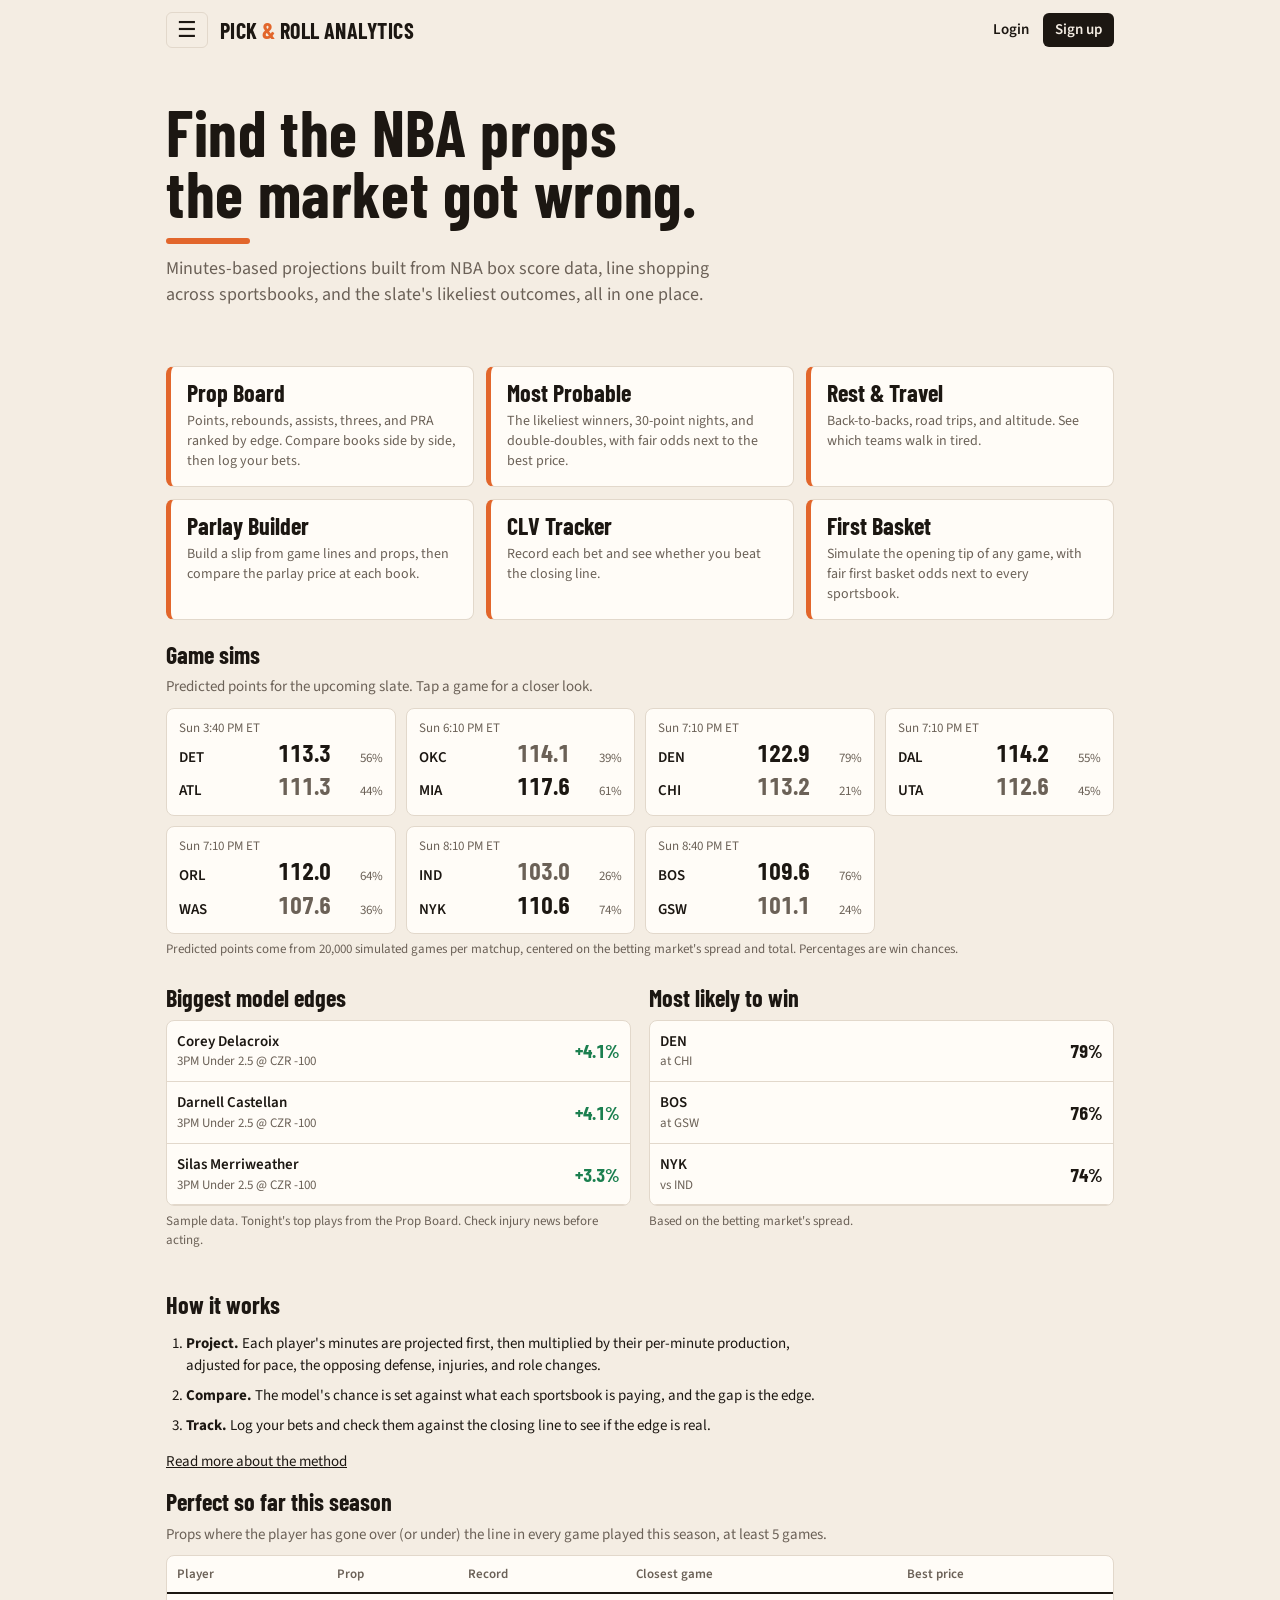
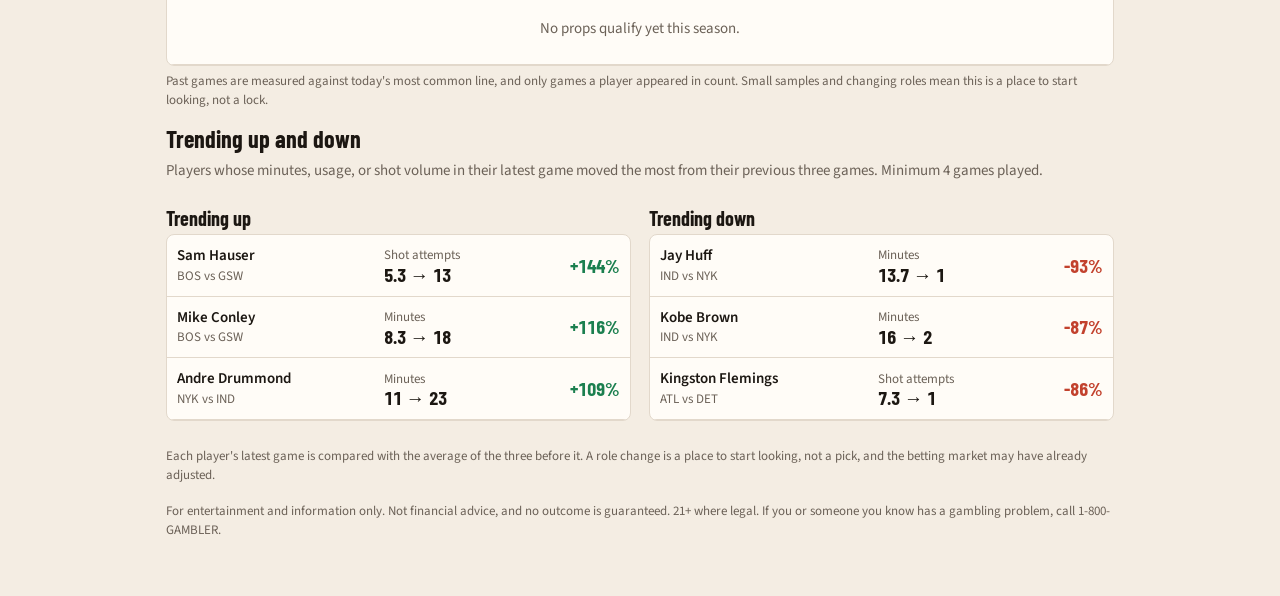
==== commit be495cdf: "Show the 7% plays every game day, with a toned-down edge Plays are back to the old rule: each player" ====
--- a/index.html
+++ b/index.html
@@ -56,10 +56,10 @@
 <script src="sim.js"></script>
 <script>
 function started(d){return !!d.kick&&Date.parse(d.kick)<=Date.now()}
-function topEdges(P){return P.filter(function(d){return d.books&&d.books.length&&!started(d)}).map(function(d){var best=null,sd=wsd(d);d.books.forEach(function(b){
-var x=blend(d,b,sd);if(!best||x.e>best.e)best=x});return{n:d.n,m:d.m,b:best}}).sort(function(a,c){return c.b.e-a.b.e}).slice(0,3)}
-function showE(L,smp,when){document.getElementById("te").innerHTML=L.map(function(r){return'<tr><td><div class="nm">'+r.n+'</div><div class="tm">'+r.m+' '+r.b.side+' '+r.b.line+' @ '+r.b.bk+' '+fo(r.b.odds)+'</div></td><td class="num pos" style="text-align:right">+'+r.b.e.toFixed(1)+'%</td></tr>'}).join("");
-document.getElementById("ne").textContent=(smp?"Sample data. ":"")+"Edges this large often mean the model is missing news, so check before acting."+(when?" Updated "+when+".":"")}
+function topEdges(P){markPlays(P,started);return P.filter(function(d){return d.play&&d.pick&&d.books&&d.books.length&&!started(d)}).map(function(d){var sd=wsd(d),b=d.books.filter(function(x){return x.bk===d.pick.bk})[0]||d.books[0];
+return{n:d.n,m:d.m,b:sideEdge(d,b,sd,d.pick.side)}}).sort(function(a,c){return c.b.e-a.b.e}).slice(0,3)}
+function showE(L,smp,when){document.getElementById("te").innerHTML=L.map(function(r){return'<tr><td><div class="nm">'+r.n+'</div><div class="tm">'+r.m+' '+r.b.side+' '+r.b.line+' @ '+r.b.bk+' '+fo(r.b.odds)+'</div></td><td class="num pos" style="text-align:right">'+(r.b.e>=0?'+':'')+r.b.e.toFixed(1)+'%</td></tr>'}).join("");
+document.getElementById("ne").textContent=(smp?"Sample data. ":"")+"Tonight's top plays from the Prop Board. Check injury news before acting."+(when?" Updated "+when+".":"")}
 function showT(L,smp){document.getElementById("tt").innerHTML=L.map(function(r){return'<tr><td><div class="nm">'+r.t+'</div><div class="tm">'+(r.home?"vs ":"at ")+r.o+'</div></td><td class="num" style="text-align:right">'+Math.round(r.win*100)+'%</td></tr>'}).join("");
 document.getElementById("nt2").textContent=(smp?"Sample data. ":"")+"Based on the betting market's spread."}
 function showG(L,smp){document.getElementById("gm").innerHTML=L.map(function(g){function row(t,e,w,b){return'<div class="gr"><span class="nm">'+t+'</span><span class="num'+(b?'':' lo')+'">'+e.toFixed(1)+'</span><span class="tm">'+Math.round(w*100)+'%</span></div>'}
@@ -85,7 +85,7 @@
 Promise.all([get("board.json"),get("probable.json"),get("games.json"),get("trends.json")]).then(function(a){var b=a[0],p=a[1],gj=a[2],tj=a[3];
 if(tj&&((tj.up||[]).length||(tj.down||[]).length))showTr(tj.up||[],tj.down||[],false);
 if(gj&&gj.games&&gj.games.length)showG(gj.games,false);if(gj&&gj.perfect)showP(gj.perfect,false);
-if(b&&b.model_weight!=null)MW=b.model_weight;if(b&&b.proj_error!=null)PE=b.proj_error;var E=b&&b.props?topEdges(b.props):[];if(E.length)showE(E,false,b.generated?new Date(b.generated).toLocaleDateString():"");
+if(b&&b.model_weight!=null)MW=b.model_weight;if(b&&b.proj_error!=null)PE=b.proj_error;if(b&&b.pick_weight!=null)PW=b.pick_weight;if(b&&b.pick_edge!=null)PICK=b.pick_edge;if(b&&b.min_plays!=null)MINP=b.min_plays;var E=b&&b.props?topEdges(b.props):[];if(E.length)showE(E,false,b.generated?new Date(b.generated).toLocaleDateString():"");
 var T=p&&p.teams?p.teams.slice().sort(function(x,y){return y.win-x.win}).slice(0,3):[];if(T.length)showT(T,false)});
 </script>
 <script src="config.js"></script><script src="auth.js"></script><script src="menu.js"></script>
